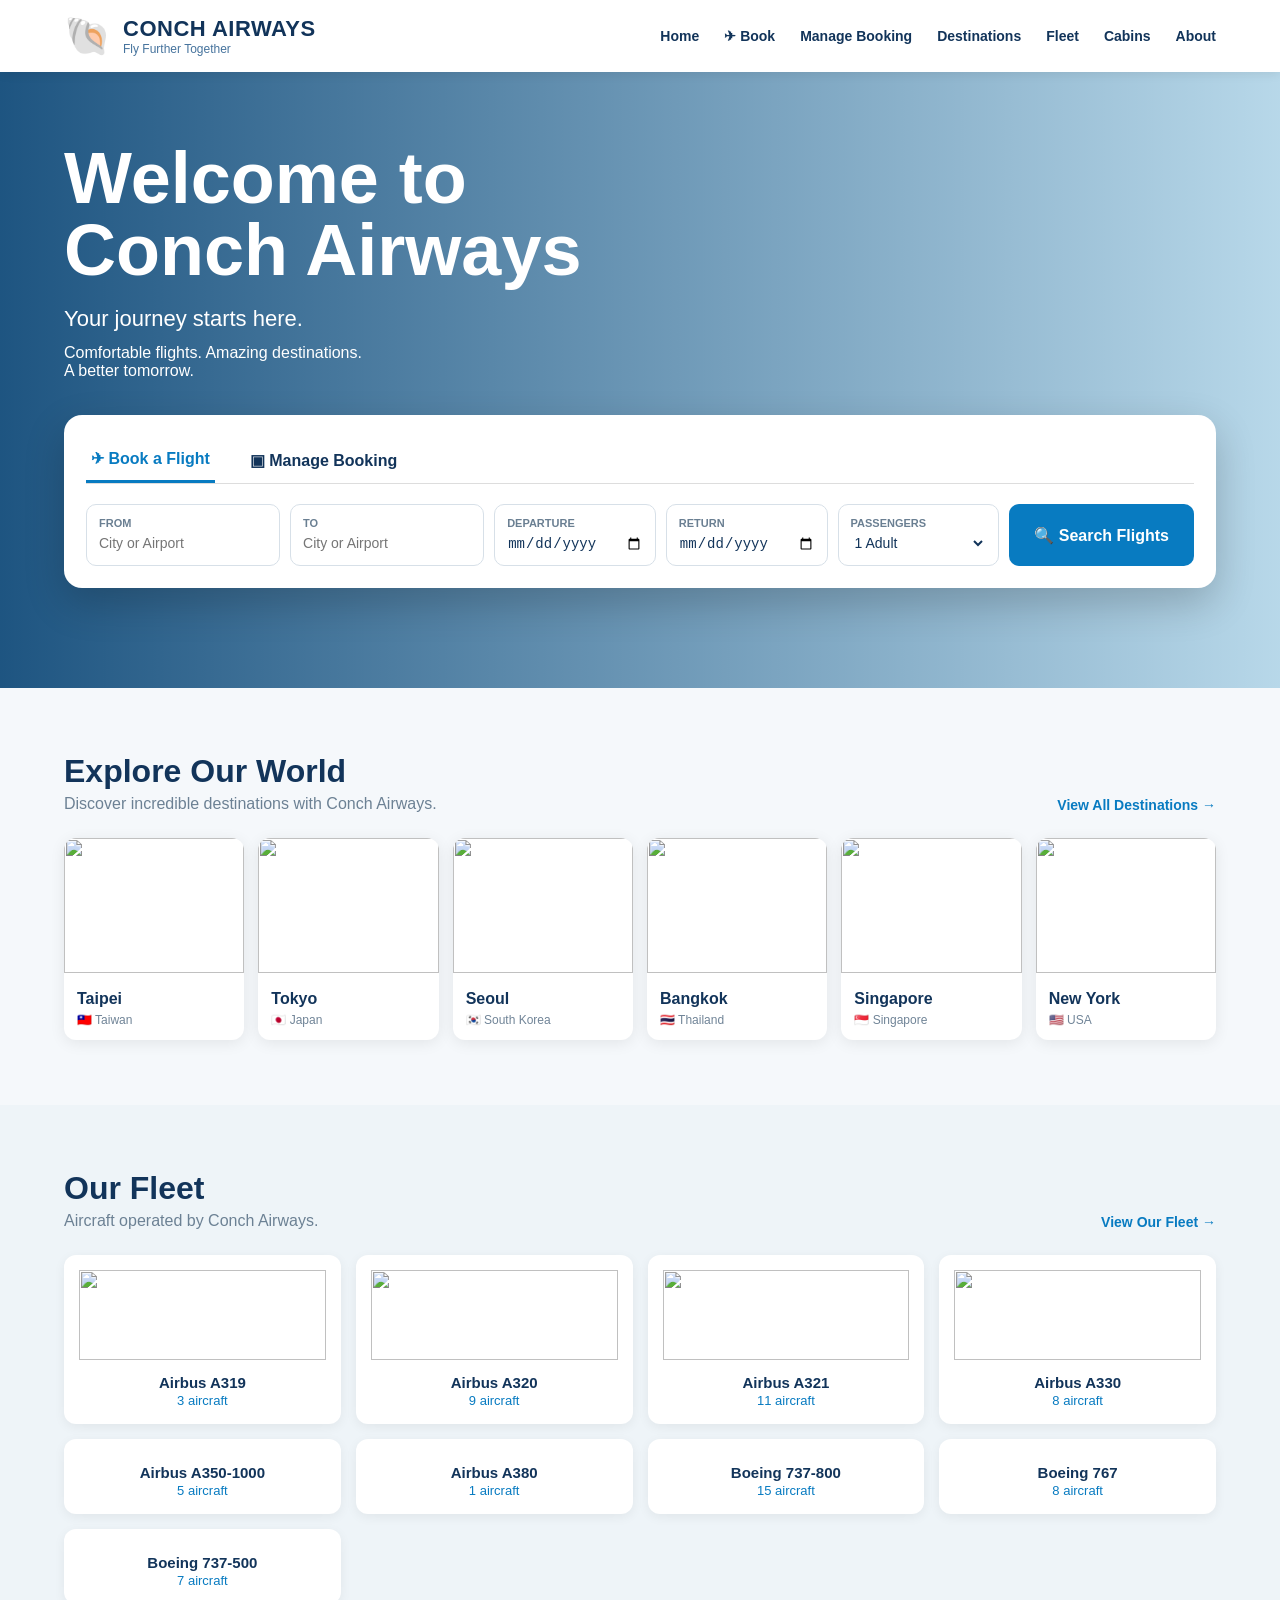
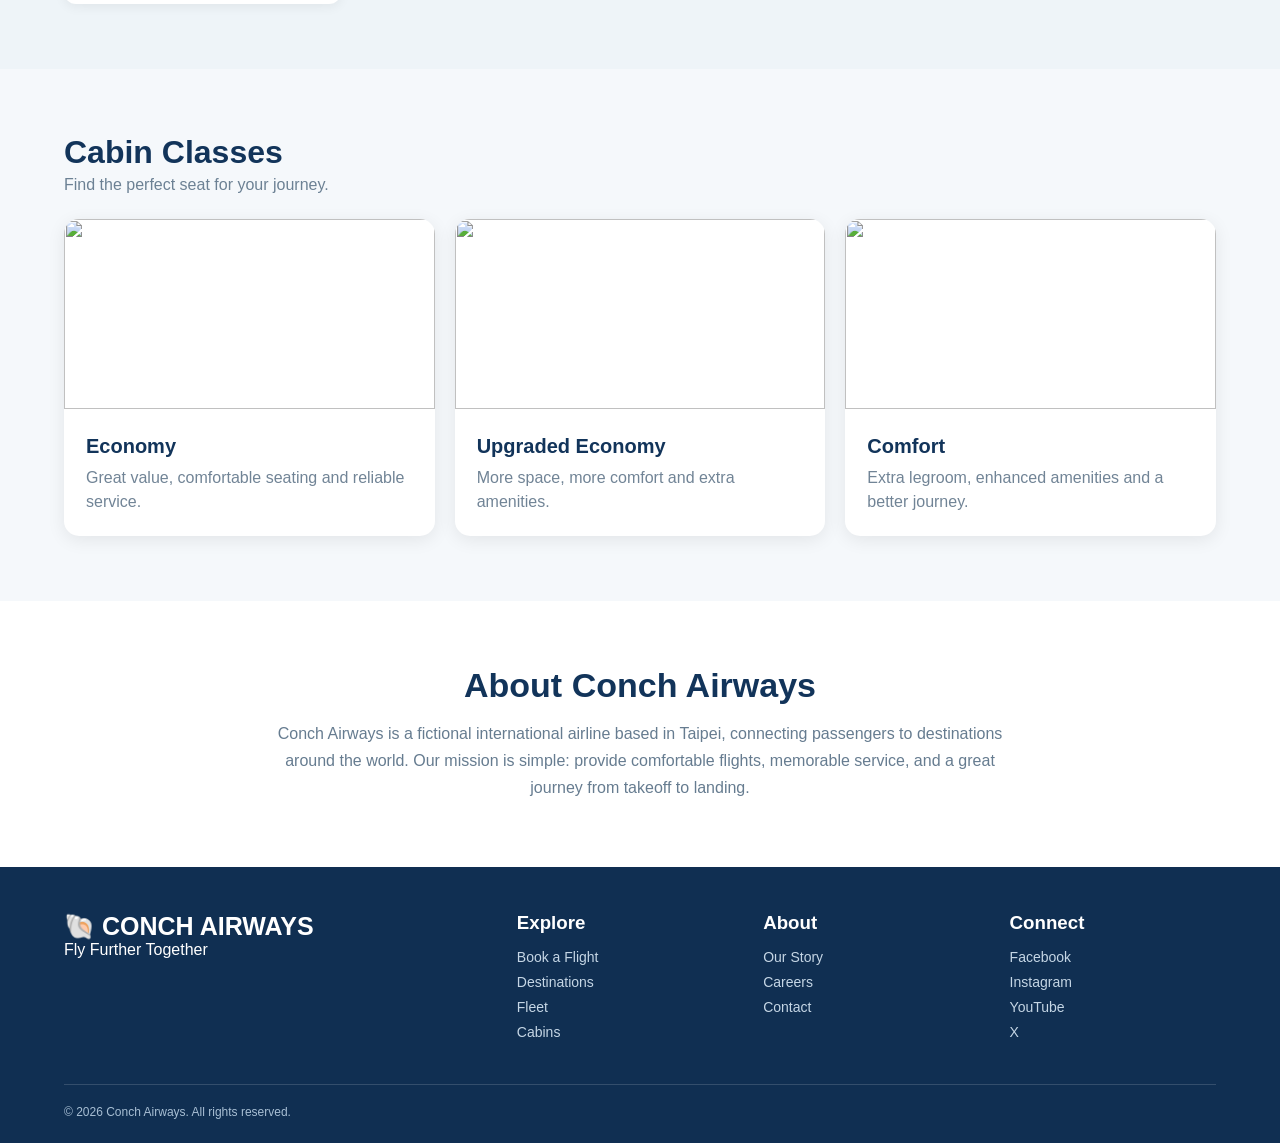
==== index.html @ e98d1000 "Rename conch-website.html to index.html" ====
<!DOCTYPE html>
<html lang="en">
<head>
  <meta charset="UTF-8" />
  <meta name="viewport" content="width=device-width, initial-scale=1.0" />
  <title>Conch Airways — Fly Further Together</title>

  <style>
    * {
      box-sizing: border-box;
      margin: 0;
      padding: 0;
    }

    body {
      font-family: Arial, Helvetica, sans-serif;
      color: #12345a;
      background: #f5f8fb;
    }

    a {
      text-decoration: none;
      color: inherit;
    }

    button {
      font: inherit;
      cursor: pointer;
    }

    /* NAVBAR */

    header {
      background: white;
      height: 72px;
      display: flex;
      align-items: center;
      justify-content: space-between;
      padding: 0 5%;
      box-shadow: 0 2px 10px rgba(0,0,0,.08);
      position: sticky;
      top: 0;
      z-index: 100;
    }

    .logo {
      display: flex;
      align-items: center;
      gap: 12px;
    }

    .logo-icon {
      font-size: 38px;
    }

    .logo-text {
      font-weight: 800;
      font-size: 22px;
      letter-spacing: .5px;
    }

    .tagline {
      font-size: 12px;
      color: #46739d;
    }

    nav {
      display: flex;
      gap: 25px;
      font-size: 14px;
      font-weight: 600;
    }

    nav a:hover {
      color: #087bc1;
    }

    /* HERO */

    .hero {
      min-height: 500px;
      background:
        linear-gradient(90deg, rgba(0,62,112,.88), rgba(0,120,180,.25)),
        url("https://images.unsplash.com/photo-1436491865332-7a61a109cc05?auto=format&fit=crop&w=2000&q=85")
        center/cover;
      padding: 70px 5% 100px;
      color: white;
    }

    .hero-content {
      max-width: 650px;
    }

    .hero h1 {
      font-size: clamp(42px, 6vw, 72px);
      line-height: 1;
      margin-bottom: 20px;
    }

    .hero p {
      font-size: 22px;
      margin-bottom: 12px;
    }

    .hero-small {
      font-size: 16px !important;
      margin-bottom: 35px !important;
    }

    /* BOOKING BOX */

    .booking {
      background: white;
      color: #12345a;
      border-radius: 18px;
      padding: 22px;
      margin-top: 30px;
      max-width: 1200px;
      box-shadow: 0 15px 40px rgba(0,0,0,.2);
    }

    .booking-tabs {
      display: flex;
      gap: 30px;
      border-bottom: 1px solid #ddd;
      margin-bottom: 20px;
    }

    .tab {
      border: none;
      background: transparent;
      padding: 12px 5px;
      font-weight: bold;
      color: #12345a;
    }

    .tab.active {
      color: #087bc1;
      border-bottom: 3px solid #087bc1;
    }

    .booking-grid {
      display: grid;
      grid-template-columns: 1.2fr 1.2fr 1fr 1fr 1fr auto;
      gap: 10px;
    }

    .field {
      border: 1px solid #d7e0e8;
      border-radius: 10px;
      padding: 12px;
      background: #fff;
    }

    .field label {
      display: block;
      font-size: 11px;
      color: #6a7f92;
      margin-bottom: 5px;
      text-transform: uppercase;
      font-weight: bold;
    }

    .field input,
    .field select {
      border: none;
      outline: none;
      width: 100%;
      color: #12345a;
      font-size: 14px;
      background: transparent;
    }

    .search-btn {
      border: none;
      background: #087bc1;
      color: white;
      border-radius: 10px;
      padding: 0 25px;
      font-weight: bold;
    }

    .search-btn:hover {
      background: #05649d;
    }

    /* SECTIONS */

    section {
      padding: 65px 5%;
    }

    .section-header {
      display: flex;
      justify-content: space-between;
      align-items: end;
      margin-bottom: 25px;
    }

    .section-header h2 {
      font-size: 32px;
    }

    .section-header p {
      color: #6c8194;
      margin-top: 5px;
    }

    .view-link {
      color: #087bc1;
      font-weight: bold;
      font-size: 14px;
    }

    /* DESTINATIONS */

    .destinations {
      display: grid;
      grid-template-columns: repeat(6, 1fr);
      gap: 14px;
    }

    .destination {
      background: white;
      border-radius: 12px;
      overflow: hidden;
      box-shadow: 0 3px 15px rgba(0,0,0,.08);
      transition: transform .2s;
    }

    .destination:hover {
      transform: translateY(-5px);
    }

    .destination img {
      width: 100%;
      height: 135px;
      object-fit: cover;
    }

    .destination-info {
      padding: 13px;
    }

    .destination-info h3 {
      font-size: 16px;
      margin-bottom: 5px;
    }

    .destination-info p {
      font-size: 12px;
      color: #708497;
    }

    /* FLEET */

    .fleet {
      background: #eef4f8;
    }

    .fleet-grid {
      display: grid;
      grid-template-columns: repeat(4, 1fr);
      gap: 15px;
    }

    .aircraft {
      background: white;
      border-radius: 12px;
      padding: 15px;
      text-align: center;
      box-shadow: 0 3px 12px rgba(0,0,0,.06);
    }

    .aircraft img {
      width: 100%;
      height: 90px;
      object-fit: contain;
    }

    .aircraft h3 {
      font-size: 15px;
      margin-top: 10px;
    }

    .aircraft span {
      color: #087bc1;
      font-size: 13px;
    }

    /* CABINS */

    .cabins {
      display: grid;
      grid-template-columns: repeat(3, 1fr);
      gap: 20px;
    }

    .cabin {
      background: white;
      border-radius: 15px;
      overflow: hidden;
      box-shadow: 0 4px 18px rgba(0,0,0,.08);
    }

    .cabin img {
      width: 100%;
      height: 190px;
      object-fit: cover;
    }

    .cabin-info {
      padding: 22px;
    }

    .cabin-info h3 {
      font-size: 20px;
      margin-bottom: 8px;
    }

    .cabin-info p {
      color: #718496;
      line-height: 1.5;
    }

    /* ABOUT */

    .about {
      background: white;
      text-align: center;
    }

    .about-content {
      max-width: 750px;
      margin: auto;
    }

    .about h2 {
      font-size: 34px;
      margin-bottom: 15px;
    }

    .about p {
      color: #667c90;
      line-height: 1.7;
      font-size: 16px;
    }

    /* FOOTER */

    footer {
      background: #102f52;
      color: white;
      padding: 45px 5% 25px;
    }

    .footer-grid {
      display: grid;
      grid-template-columns: 2fr 1fr 1fr 1fr;
      gap: 40px;
    }

    footer h3 {
      margin-bottom: 15px;
    }

    footer a {
      display: block;
      color: #c5d6e5;
      margin-bottom: 9px;
      font-size: 14px;
    }

    footer a:hover {
      color: white;
    }

    .footer-brand {
      font-size: 25px;
      font-weight: bold;
    }

    .copyright {
      border-top: 1px solid rgba(255,255,255,.15);
      margin-top: 35px;
      padding-top: 20px;
      color: #a8bfd4;
      font-size: 12px;
    }

    /* MOBILE */

    @media (max-width: 1000px) {
      nav {
        display: none;
      }

      .booking-grid {
        grid-template-columns: repeat(2, 1fr);
      }

      .destinations {
        grid-template-columns: repeat(3, 1fr);
      }

      .fleet-grid {
        grid-template-columns: repeat(2, 1fr);
      }
    }

    @media (max-width: 650px) {
      header {
        padding: 0 20px;
      }

      .hero {
        padding: 50px 20px 80px;
      }

      section {
        padding: 45px 20px;
      }

      .booking-grid {
        grid-template-columns: 1fr;
      }

      .search-btn {
        padding: 15px;
      }

      .destinations {
        grid-template-columns: 1fr 1fr;
      }

      .fleet-grid,
      .cabins {
        grid-template-columns: 1fr;
      }

      .footer-grid {
        grid-template-columns: 1fr 1fr;
      }
    }
  </style>
</head>

<body>

  <!-- NAVIGATION -->

  <header>
    <div class="logo">
      <div class="logo-icon">🐚</div>
      <div>
        <div class="logo-text">CONCH AIRWAYS</div>
        <div class="tagline">Fly Further Together</div>
      </div>
    </div>

    <nav>
      <a href="#home">Home</a>
      <a href="#book">✈ Book</a>
      <a href="#book">Manage Booking</a>
      <a href="#destinations">Destinations</a>
      <a href="#fleet">Fleet</a>
      <a href="#cabins">Cabins</a>
      <a href="#about">About</a>
    </nav>
  </header>


  <!-- HERO -->

  <main id="home">

    <section class="hero">

      <div class="hero-content">
        <h1>Welcome to<br>Conch Airways</h1>

        <p>Your journey starts here.</p>

        <p class="hero-small">
          Comfortable flights. Amazing destinations.<br>
          A better tomorrow.
        </p>
      </div>


      <!-- BOOKING -->

      <div class="booking" id="book">

        <div class="booking-tabs">
          <button class="tab active">✈ Book a Flight</button>
          <button class="tab">▣ Manage Booking</button>
        </div>

        <div class="booking-grid">

          <div class="field">
            <label>From</label>
            <input type="text" placeholder="City or Airport">
          </div>

          <div class="field">
            <label>To</label>
            <input type="text" placeholder="City or Airport">
          </div>

          <div class="field">
            <label>Departure</label>
            <input type="date">
          </div>

          <div class="field">
            <label>Return</label>
            <input type="date">
          </div>

          <div class="field">
            <label>Passengers</label>
            <select>
              <option>1 Adult</option>
              <option>2 Adults</option>
              <option>3 Adults</option>
              <option>4 Adults</option>
            </select>
          </div>

          <button class="search-btn" onclick="searchFlights()">
            🔍 Search Flights
          </button>

        </div>
      </div>

    </section>


    <!-- DESTINATIONS -->

    <section id="destinations">

      <div class="section-header">
        <div>
          <h2>Explore Our World</h2>
          <p>Discover incredible destinations with Conch Airways.</p>
        </div>

        <a class="view-link" href="#">View All Destinations →</a>
      </div>

      <div class="destinations">

        <div class="destination">
          <img src="https://images.unsplash.com/photo-1536098561742-ca998e48cbcc?auto=format&fit=crop&w=600&q=80">
          <div class="destination-info">
            <h3>Taipei</h3>
            <p>🇹🇼 Taiwan</p>
          </div>
        </div>

        <div class="destination">
          <img src="https://images.unsplash.com/photo-1540959733332-eab4deabeeaf?auto=format&fit=crop&w=600&q=80">
          <div class="destination-info">
            <h3>Tokyo</h3>
            <p>🇯🇵 Japan</p>
          </div>
        </div>

        <div class="destination">
          <img src="https://images.unsplash.com/photo-1538485399081-7c897f7e0e7d?auto=format&fit=crop&w=600&q=80">
          <div class="destination-info">
            <h3>Seoul</h3>
            <p>🇰🇷 South Korea</p>
          </div>
        </div>

        <div class="destination">
          <img src="https://images.unsplash.com/photo-1563492065599-3520f775eeed?auto=format&fit=crop&w=600&q=80">
          <div class="destination-info">
            <h3>Bangkok</h3>
            <p>🇹🇭 Thailand</p>
          </div>
        </div>

        <div class="destination">
          <img src="https://images.unsplash.com/photo-1525625293386-3f8f99389edd?auto=format&fit=crop&w=600&q=80">
          <div class="destination-info">
            <h3>Singapore</h3>
            <p>🇸🇬 Singapore</p>
          </div>
        </div>

        <div class="destination">
          <img src="https://images.unsplash.com/photo-1485871981521-5b1fd3805eee?auto=format&fit=crop&w=600&q=80">
          <div class="destination-info">
            <h3>New York</h3>
            <p>🇺🇸 USA</p>
          </div>
        </div>

      </div>
    </section>


    <!-- FLEET -->

    <section class="fleet" id="fleet">

      <div class="section-header">
        <div>
          <h2>Our Fleet</h2>
          <p>Aircraft operated by Conch Airways.</p>
        </div>

        <a class="view-link" href="#">View Our Fleet →</a>
      </div>

      <div class="fleet-grid">

        <div class="aircraft">
          <img src="https://upload.wikimedia.org/wikipedia/commons/8/89/Airbus_A319-112%2C_British_Airways_AN2260991.jpg">
          <h3>Airbus A319</h3>
          <span>3 aircraft</span>
        </div>

        <div class="aircraft">
          <img src="https://upload.wikimedia.org/wikipedia/commons/5/51/Airbus_A320-232%2C_British_Airways_AN2261015.jpg">
          <h3>Airbus A320</h3>
          <span>9 aircraft</span>
        </div>

        <div class="aircraft">
          <img src="https://upload.wikimedia.org/wikipedia/commons/6/69/Airbus_A321-231%2C_British_Airways_AN2261022.jpg">
          <h3>Airbus A321</h3>
          <span>11 aircraft</span>
        </div>

        <div class="aircraft">
          <img src="https://upload.wikimedia.org/wikipedia/commons/5/5c/Airbus_A330-343%2C_Cathay_Pacific_AN2261055.jpg">
          <h3>Airbus A330</h3>
          <span>8 aircraft</span>
        </div>

        <div class="aircraft">
          <h3>Airbus A350-1000</h3>
          <span>5 aircraft</span>
        </div>

        <div class="aircraft">
          <h3>Airbus A380</h3>
          <span>1 aircraft</span>
        </div>

        <div class="aircraft">
          <h3>Boeing 737-800</h3>
          <span>15 aircraft</span>
        </div>

        <div class="aircraft">
          <h3>Boeing 767</h3>
          <span>8 aircraft</span>
        </div>

        <div class="aircraft">
          <h3>Boeing 737-500</h3>
          <span>7 aircraft</span>
        </div>

      </div>
    </section>


    <!-- CABINS -->

    <section id="cabins">

      <div class="section-header">
        <div>
          <h2>Cabin Classes</h2>
          <p>Find the perfect seat for your journey.</p>
        </div>
      </div>

      <div class="cabins">

        <div class="cabin">
          <img src="https://images.unsplash.com/photo-1436491865332-7a61a109cc05?auto=format&fit=crop&w=900&q=80">
          <div class="cabin-info">
            <h3>Economy</h3>
            <p>Great value, comfortable seating and reliable service.</p>
          </div>
        </div>

        <div class="cabin">
          <img src="https://images.unsplash.com/photo-1542296332-2e4473faf563?auto=format&fit=crop&w=900&q=80">
          <div class="cabin-info">
            <h3>Upgraded Economy</h3>
            <p>More space, more comfort and extra amenities.</p>
          </div>
        </div>

        <div class="cabin">
          <img src="https://images.unsplash.com/photo-1436491865332-7a61a109cc05?auto=format&fit=crop&w=900&q=80">
          <div class="cabin-info">
            <h3>Comfort</h3>
            <p>Extra legroom, enhanced amenities and a better journey.</p>
          </div>
        </div>

      </div>
    </section>


    <!-- ABOUT -->

    <section class="about" id="about">

      <div class="about-content">
        <h2>About Conch Airways</h2>

        <p>
          Conch Airways is a fictional international airline based in Taipei,
          connecting passengers to destinations around the world.
          Our mission is simple: provide comfortable flights, memorable service,
          and a great journey from takeoff to landing.
        </p>
      </div>

    </section>

  </main>


  <!-- FOOTER -->

  <footer>

    <div class="footer-grid">

      <div>
        <div class="footer-brand">🐚 CONCH AIRWAYS</div>
        <p>Fly Further Together</p>
      </div>

      <div>
        <h3>Explore</h3>
        <a href="#book">Book a Flight</a>
        <a href="#destinations">Destinations</a>
        <a href="#fleet">Fleet</a>
        <a href="#cabins">Cabins</a>
      </div>

      <div>
        <h3>About</h3>
        <a href="#about">Our Story</a>
        <a href="#about">Careers</a>
        <a href="#about">Contact</a>
      </div>

      <div>
        <h3>Connect</h3>
        <a href="#">Facebook</a>
        <a href="#">Instagram</a>
        <a href="#">YouTube</a>
        <a href="#">X</a>
      </div>

    </div>

    <div class="copyright">
      © 2026 Conch Airways. All rights reserved.
    </div>

  </footer>


  <script>
    function searchFlights() {
      const from = document.querySelectorAll(".field input")[0].value;
      const to = document.querySelectorAll(".field input")[1].value;

      if (!from || !to) {
        alert("Please enter your departure and destination.");
        return;
      }

      alert(
        `Searching Conch Airways flights from ${from} to ${to}...`
      );
    }
  </script>

</body>
</html>
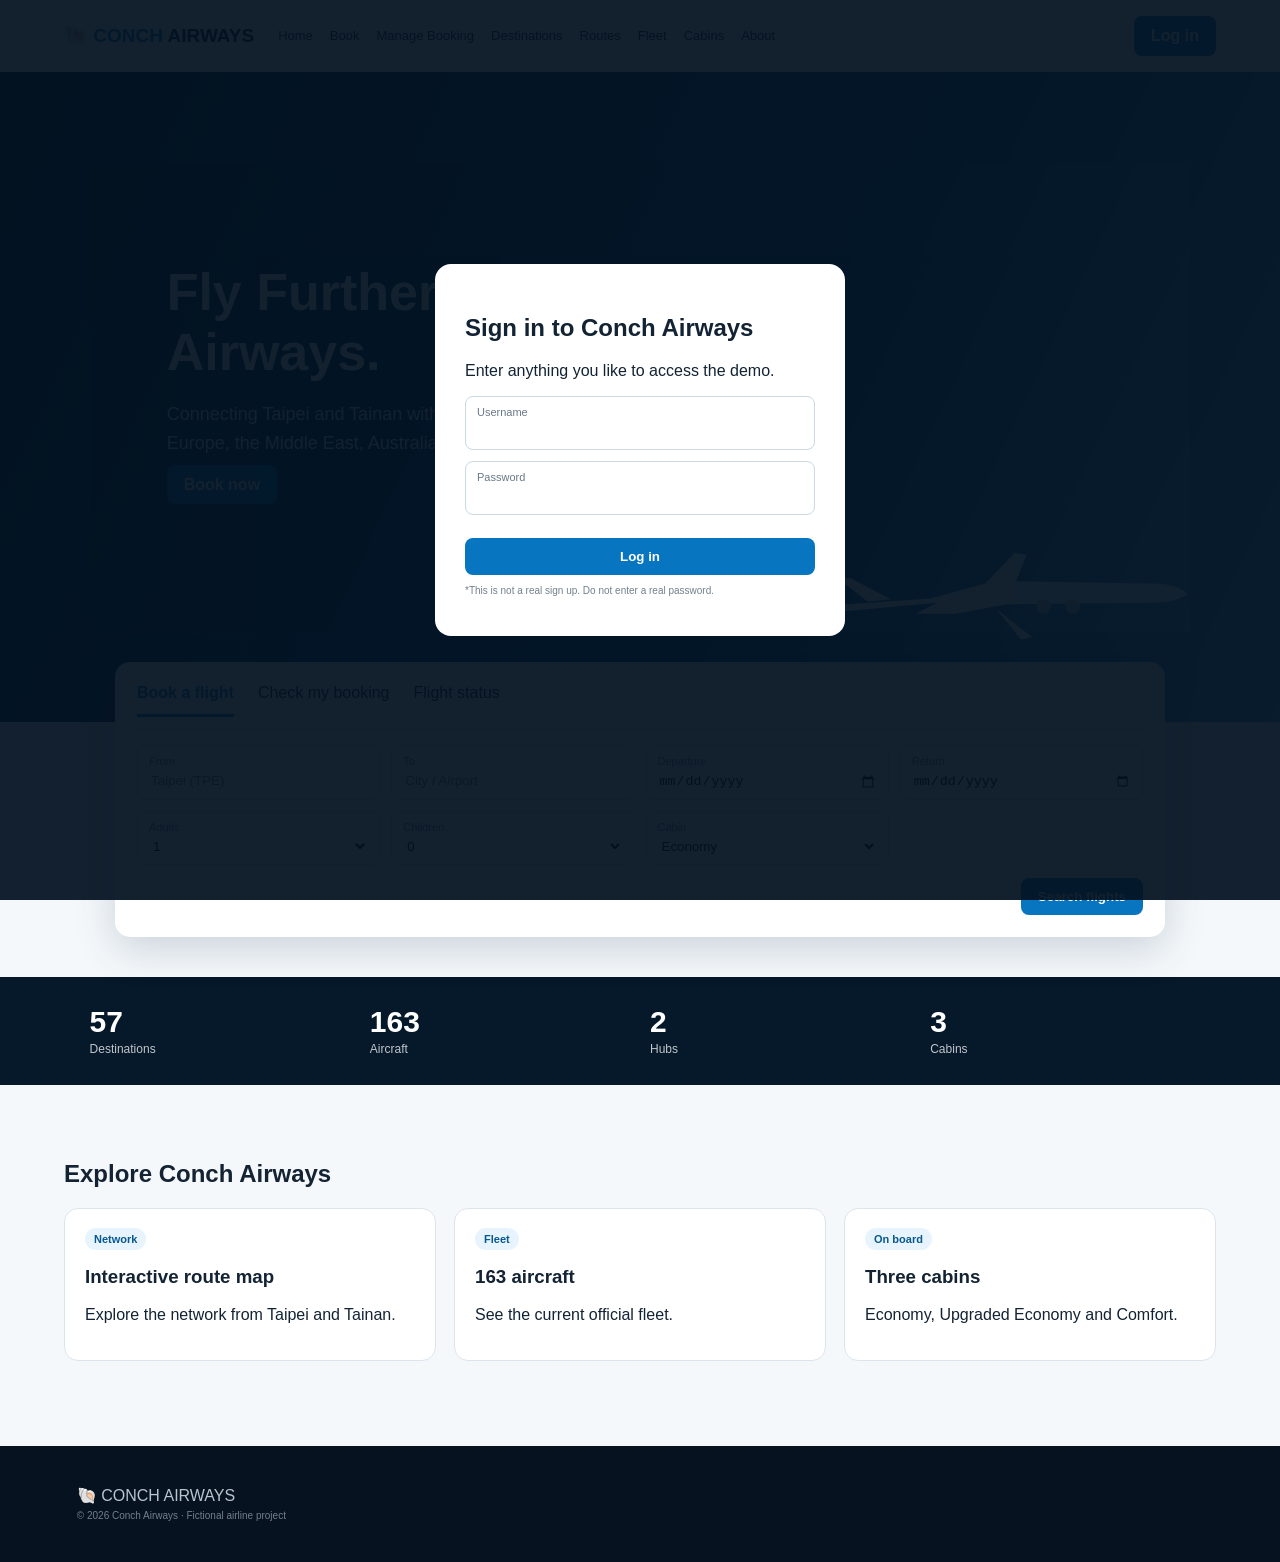
==== commit 4de5a32f: "Add files via upload" ====
--- a/index.html
+++ b/index.html
@@ -1,798 +1,4 @@
-<!DOCTYPE html>
-<html lang="en">
-<head>
-  <meta charset="UTF-8" />
-  <meta name="viewport" content="width=device-width, initial-scale=1.0" />
-  <title>Conch Airways — Fly Further Together</title>
-
-  <style>
-    * {
-      box-sizing: border-box;
-      margin: 0;
-      padding: 0;
-    }
-
-    body {
-      font-family: Arial, Helvetica, sans-serif;
-      color: #12345a;
-      background: #f5f8fb;
-    }
-
-    a {
-      text-decoration: none;
-      color: inherit;
-    }
-
-    button {
-      font: inherit;
-      cursor: pointer;
-    }
-
-    /* NAVBAR */
-
-    header {
-      background: white;
-      height: 72px;
-      display: flex;
-      align-items: center;
-      justify-content: space-between;
-      padding: 0 5%;
-      box-shadow: 0 2px 10px rgba(0,0,0,.08);
-      position: sticky;
-      top: 0;
-      z-index: 100;
-    }
-
-    .logo {
-      display: flex;
-      align-items: center;
-      gap: 12px;
-    }
-
-    .logo-icon {
-      font-size: 38px;
-    }
-
-    .logo-text {
-      font-weight: 800;
-      font-size: 22px;
-      letter-spacing: .5px;
-    }
-
-    .tagline {
-      font-size: 12px;
-      color: #46739d;
-    }
-
-    nav {
-      display: flex;
-      gap: 25px;
-      font-size: 14px;
-      font-weight: 600;
-    }
-
-    nav a:hover {
-      color: #087bc1;
-    }
-
-    /* HERO */
-
-    .hero {
-      min-height: 500px;
-      background:
-        linear-gradient(90deg, rgba(0,62,112,.88), rgba(0,120,180,.25)),
-        url("https://images.unsplash.com/photo-1436491865332-7a61a109cc05?auto=format&fit=crop&w=2000&q=85")
-        center/cover;
-      padding: 70px 5% 100px;
-      color: white;
-    }
-
-    .hero-content {
-      max-width: 650px;
-    }
-
-    .hero h1 {
-      font-size: clamp(42px, 6vw, 72px);
-      line-height: 1;
-      margin-bottom: 20px;
-    }
-
-    .hero p {
-      font-size: 22px;
-      margin-bottom: 12px;
-    }
-
-    .hero-small {
-      font-size: 16px !important;
-      margin-bottom: 35px !important;
-    }
-
-    /* BOOKING BOX */
-
-    .booking {
-      background: white;
-      color: #12345a;
-      border-radius: 18px;
-      padding: 22px;
-      margin-top: 30px;
-      max-width: 1200px;
-      box-shadow: 0 15px 40px rgba(0,0,0,.2);
-    }
-
-    .booking-tabs {
-      display: flex;
-      gap: 30px;
-      border-bottom: 1px solid #ddd;
-      margin-bottom: 20px;
-    }
-
-    .tab {
-      border: none;
-      background: transparent;
-      padding: 12px 5px;
-      font-weight: bold;
-      color: #12345a;
-    }
-
-    .tab.active {
-      color: #087bc1;
-      border-bottom: 3px solid #087bc1;
-    }
-
-    .booking-grid {
-      display: grid;
-      grid-template-columns: 1.2fr 1.2fr 1fr 1fr 1fr auto;
-      gap: 10px;
-    }
-
-    .field {
-      border: 1px solid #d7e0e8;
-      border-radius: 10px;
-      padding: 12px;
-      background: #fff;
-    }
-
-    .field label {
-      display: block;
-      font-size: 11px;
-      color: #6a7f92;
-      margin-bottom: 5px;
-      text-transform: uppercase;
-      font-weight: bold;
-    }
-
-    .field input,
-    .field select {
-      border: none;
-      outline: none;
-      width: 100%;
-      color: #12345a;
-      font-size: 14px;
-      background: transparent;
-    }
-
-    .search-btn {
-      border: none;
-      background: #087bc1;
-      color: white;
-      border-radius: 10px;
-      padding: 0 25px;
-      font-weight: bold;
-    }
-
-    .search-btn:hover {
-      background: #05649d;
-    }
-
-    /* SECTIONS */
-
-    section {
-      padding: 65px 5%;
-    }
-
-    .section-header {
-      display: flex;
-      justify-content: space-between;
-      align-items: end;
-      margin-bottom: 25px;
-    }
-
-    .section-header h2 {
-      font-size: 32px;
-    }
-
-    .section-header p {
-      color: #6c8194;
-      margin-top: 5px;
-    }
-
-    .view-link {
-      color: #087bc1;
-      font-weight: bold;
-      font-size: 14px;
-    }
-
-    /* DESTINATIONS */
-
-    .destinations {
-      display: grid;
-      grid-template-columns: repeat(6, 1fr);
-      gap: 14px;
-    }
-
-    .destination {
-      background: white;
-      border-radius: 12px;
-      overflow: hidden;
-      box-shadow: 0 3px 15px rgba(0,0,0,.08);
-      transition: transform .2s;
-    }
-
-    .destination:hover {
-      transform: translateY(-5px);
-    }
-
-    .destination img {
-      width: 100%;
-      height: 135px;
-      object-fit: cover;
-    }
-
-    .destination-info {
-      padding: 13px;
-    }
-
-    .destination-info h3 {
-      font-size: 16px;
-      margin-bottom: 5px;
-    }
-
-    .destination-info p {
-      font-size: 12px;
-      color: #708497;
-    }
-
-    /* FLEET */
-
-    .fleet {
-      background: #eef4f8;
-    }
-
-    .fleet-grid {
-      display: grid;
-      grid-template-columns: repeat(4, 1fr);
-      gap: 15px;
-    }
-
-    .aircraft {
-      background: white;
-      border-radius: 12px;
-      padding: 15px;
-      text-align: center;
-      box-shadow: 0 3px 12px rgba(0,0,0,.06);
-    }
-
-    .aircraft img {
-      width: 100%;
-      height: 90px;
-      object-fit: contain;
-    }
-
-    .aircraft h3 {
-      font-size: 15px;
-      margin-top: 10px;
-    }
-
-    .aircraft span {
-      color: #087bc1;
-      font-size: 13px;
-    }
-
-    /* CABINS */
-
-    .cabins {
-      display: grid;
-      grid-template-columns: repeat(3, 1fr);
-      gap: 20px;
-    }
-
-    .cabin {
-      background: white;
-      border-radius: 15px;
-      overflow: hidden;
-      box-shadow: 0 4px 18px rgba(0,0,0,.08);
-    }
-
-    .cabin img {
-      width: 100%;
-      height: 190px;
-      object-fit: cover;
-    }
-
-    .cabin-info {
-      padding: 22px;
-    }
-
-    .cabin-info h3 {
-      font-size: 20px;
-      margin-bottom: 8px;
-    }
-
-    .cabin-info p {
-      color: #718496;
-      line-height: 1.5;
-    }
-
-    /* ABOUT */
-
-    .about {
-      background: white;
-      text-align: center;
-    }
-
-    .about-content {
-      max-width: 750px;
-      margin: auto;
-    }
-
-    .about h2 {
-      font-size: 34px;
-      margin-bottom: 15px;
-    }
-
-    .about p {
-      color: #667c90;
-      line-height: 1.7;
-      font-size: 16px;
-    }
-
-    /* FOOTER */
-
-    footer {
-      background: #102f52;
-      color: white;
-      padding: 45px 5% 25px;
-    }
-
-    .footer-grid {
-      display: grid;
-      grid-template-columns: 2fr 1fr 1fr 1fr;
-      gap: 40px;
-    }
-
-    footer h3 {
-      margin-bottom: 15px;
-    }
-
-    footer a {
-      display: block;
-      color: #c5d6e5;
-      margin-bottom: 9px;
-      font-size: 14px;
-    }
-
-    footer a:hover {
-      color: white;
-    }
-
-    .footer-brand {
-      font-size: 25px;
-      font-weight: bold;
-    }
-
-    .copyright {
-      border-top: 1px solid rgba(255,255,255,.15);
-      margin-top: 35px;
-      padding-top: 20px;
-      color: #a8bfd4;
-      font-size: 12px;
-    }
-
-    /* MOBILE */
-
-    @media (max-width: 1000px) {
-      nav {
-        display: none;
-      }
-
-      .booking-grid {
-        grid-template-columns: repeat(2, 1fr);
-      }
-
-      .destinations {
-        grid-template-columns: repeat(3, 1fr);
-      }
-
-      .fleet-grid {
-        grid-template-columns: repeat(2, 1fr);
-      }
-    }
-
-    @media (max-width: 650px) {
-      header {
-        padding: 0 20px;
-      }
-
-      .hero {
-        padding: 50px 20px 80px;
-      }
-
-      section {
-        padding: 45px 20px;
-      }
-
-      .booking-grid {
-        grid-template-columns: 1fr;
-      }
-
-      .search-btn {
-        padding: 15px;
-      }
-
-      .destinations {
-        grid-template-columns: 1fr 1fr;
-      }
-
-      .fleet-grid,
-      .cabins {
-        grid-template-columns: 1fr;
-      }
-
-      .footer-grid {
-        grid-template-columns: 1fr 1fr;
-      }
-    }
-  </style>
-</head>
-
-<body>
-
-  <!-- NAVIGATION -->
-
-  <header>
-    <div class="logo">
-      <div class="logo-icon">🐚</div>
-      <div>
-        <div class="logo-text">CONCH AIRWAYS</div>
-        <div class="tagline">Fly Further Together</div>
-      </div>
-    </div>
-
-    <nav>
-      <a href="#home">Home</a>
-      <a href="#book">✈ Book</a>
-      <a href="#book">Manage Booking</a>
-      <a href="#destinations">Destinations</a>
-      <a href="#fleet">Fleet</a>
-      <a href="#cabins">Cabins</a>
-      <a href="#about">About</a>
-    </nav>
-  </header>
-
-
-  <!-- HERO -->
-
-  <main id="home">
-
-    <section class="hero">
-
-      <div class="hero-content">
-        <h1>Welcome to<br>Conch Airways</h1>
-
-        <p>Your journey starts here.</p>
-
-        <p class="hero-small">
-          Comfortable flights. Amazing destinations.<br>
-          A better tomorrow.
-        </p>
-      </div>
-
-
-      <!-- BOOKING -->
-
-      <div class="booking" id="book">
-
-        <div class="booking-tabs">
-          <button class="tab active">✈ Book a Flight</button>
-          <button class="tab">▣ Manage Booking</button>
-        </div>
-
-        <div class="booking-grid">
-
-          <div class="field">
-            <label>From</label>
-            <input type="text" placeholder="City or Airport">
-          </div>
-
-          <div class="field">
-            <label>To</label>
-            <input type="text" placeholder="City or Airport">
-          </div>
-
-          <div class="field">
-            <label>Departure</label>
-            <input type="date">
-          </div>
-
-          <div class="field">
-            <label>Return</label>
-            <input type="date">
-          </div>
-
-          <div class="field">
-            <label>Passengers</label>
-            <select>
-              <option>1 Adult</option>
-              <option>2 Adults</option>
-              <option>3 Adults</option>
-              <option>4 Adults</option>
-            </select>
-          </div>
-
-          <button class="search-btn" onclick="searchFlights()">
-            🔍 Search Flights
-          </button>
-
-        </div>
-      </div>
-
-    </section>
-
-
-    <!-- DESTINATIONS -->
-
-    <section id="destinations">
-
-      <div class="section-header">
-        <div>
-          <h2>Explore Our World</h2>
-          <p>Discover incredible destinations with Conch Airways.</p>
-        </div>
-
-        <a class="view-link" href="#">View All Destinations →</a>
-      </div>
-
-      <div class="destinations">
-
-        <div class="destination">
-          <img src="https://images.unsplash.com/photo-1536098561742-ca998e48cbcc?auto=format&fit=crop&w=600&q=80">
-          <div class="destination-info">
-            <h3>Taipei</h3>
-            <p>🇹🇼 Taiwan</p>
-          </div>
-        </div>
-
-        <div class="destination">
-          <img src="https://images.unsplash.com/photo-1540959733332-eab4deabeeaf?auto=format&fit=crop&w=600&q=80">
-          <div class="destination-info">
-            <h3>Tokyo</h3>
-            <p>🇯🇵 Japan</p>
-          </div>
-        </div>
-
-        <div class="destination">
-          <img src="https://images.unsplash.com/photo-1538485399081-7c897f7e0e7d?auto=format&fit=crop&w=600&q=80">
-          <div class="destination-info">
-            <h3>Seoul</h3>
-            <p>🇰🇷 South Korea</p>
-          </div>
-        </div>
-
-        <div class="destination">
-          <img src="https://images.unsplash.com/photo-1563492065599-3520f775eeed?auto=format&fit=crop&w=600&q=80">
-          <div class="destination-info">
-            <h3>Bangkok</h3>
-            <p>🇹🇭 Thailand</p>
-          </div>
-        </div>
-
-        <div class="destination">
-          <img src="https://images.unsplash.com/photo-1525625293386-3f8f99389edd?auto=format&fit=crop&w=600&q=80">
-          <div class="destination-info">
-            <h3>Singapore</h3>
-            <p>🇸🇬 Singapore</p>
-          </div>
-        </div>
-
-        <div class="destination">
-          <img src="https://images.unsplash.com/photo-1485871981521-5b1fd3805eee?auto=format&fit=crop&w=600&q=80">
-          <div class="destination-info">
-            <h3>New York</h3>
-            <p>🇺🇸 USA</p>
-          </div>
-        </div>
-
-      </div>
-    </section>
-
-
-    <!-- FLEET -->
-
-    <section class="fleet" id="fleet">
-
-      <div class="section-header">
-        <div>
-          <h2>Our Fleet</h2>
-          <p>Aircraft operated by Conch Airways.</p>
-        </div>
-
-        <a class="view-link" href="#">View Our Fleet →</a>
-      </div>
-
-      <div class="fleet-grid">
-
-        <div class="aircraft">
-          <img src="https://upload.wikimedia.org/wikipedia/commons/8/89/Airbus_A319-112%2C_British_Airways_AN2260991.jpg">
-          <h3>Airbus A319</h3>
-          <span>3 aircraft</span>
-        </div>
-
-        <div class="aircraft">
-          <img src="https://upload.wikimedia.org/wikipedia/commons/5/51/Airbus_A320-232%2C_British_Airways_AN2261015.jpg">
-          <h3>Airbus A320</h3>
-          <span>9 aircraft</span>
-        </div>
-
-        <div class="aircraft">
-          <img src="https://upload.wikimedia.org/wikipedia/commons/6/69/Airbus_A321-231%2C_British_Airways_AN2261022.jpg">
-          <h3>Airbus A321</h3>
-          <span>11 aircraft</span>
-        </div>
-
-        <div class="aircraft">
-          <img src="https://upload.wikimedia.org/wikipedia/commons/5/5c/Airbus_A330-343%2C_Cathay_Pacific_AN2261055.jpg">
-          <h3>Airbus A330</h3>
-          <span>8 aircraft</span>
-        </div>
-
-        <div class="aircraft">
-          <h3>Airbus A350-1000</h3>
-          <span>5 aircraft</span>
-        </div>
-
-        <div class="aircraft">
-          <h3>Airbus A380</h3>
-          <span>1 aircraft</span>
-        </div>
-
-        <div class="aircraft">
-          <h3>Boeing 737-800</h3>
-          <span>15 aircraft</span>
-        </div>
-
-        <div class="aircraft">
-          <h3>Boeing 767</h3>
-          <span>8 aircraft</span>
-        </div>
-
-        <div class="aircraft">
-          <h3>Boeing 737-500</h3>
-          <span>7 aircraft</span>
-        </div>
-
-      </div>
-    </section>
-
-
-    <!-- CABINS -->
-
-    <section id="cabins">
-
-      <div class="section-header">
-        <div>
-          <h2>Cabin Classes</h2>
-          <p>Find the perfect seat for your journey.</p>
-        </div>
-      </div>
-
-      <div class="cabins">
-
-        <div class="cabin">
-          <img src="https://images.unsplash.com/photo-1436491865332-7a61a109cc05?auto=format&fit=crop&w=900&q=80">
-          <div class="cabin-info">
-            <h3>Economy</h3>
-            <p>Great value, comfortable seating and reliable service.</p>
-          </div>
-        </div>
-
-        <div class="cabin">
-          <img src="https://images.unsplash.com/photo-1542296332-2e4473faf563?auto=format&fit=crop&w=900&q=80">
-          <div class="cabin-info">
-            <h3>Upgraded Economy</h3>
-            <p>More space, more comfort and extra amenities.</p>
-          </div>
-        </div>
-
-        <div class="cabin">
-          <img src="https://images.unsplash.com/photo-1436491865332-7a61a109cc05?auto=format&fit=crop&w=900&q=80">
-          <div class="cabin-info">
-            <h3>Comfort</h3>
-            <p>Extra legroom, enhanced amenities and a better journey.</p>
-          </div>
-        </div>
-
-      </div>
-    </section>
-
-
-    <!-- ABOUT -->
-
-    <section class="about" id="about">
-
-      <div class="about-content">
-        <h2>About Conch Airways</h2>
-
-        <p>
-          Conch Airways is a fictional international airline based in Taipei,
-          connecting passengers to destinations around the world.
-          Our mission is simple: provide comfortable flights, memorable service,
-          and a great journey from takeoff to landing.
-        </p>
-      </div>
-
-    </section>
-
-  </main>
-
-
-  <!-- FOOTER -->
-
-  <footer>
-
-    <div class="footer-grid">
-
-      <div>
-        <div class="footer-brand">🐚 CONCH AIRWAYS</div>
-        <p>Fly Further Together</p>
-      </div>
-
-      <div>
-        <h3>Explore</h3>
-        <a href="#book">Book a Flight</a>
-        <a href="#destinations">Destinations</a>
-        <a href="#fleet">Fleet</a>
-        <a href="#cabins">Cabins</a>
-      </div>
-
-      <div>
-        <h3>About</h3>
-        <a href="#about">Our Story</a>
-        <a href="#about">Careers</a>
-        <a href="#about">Contact</a>
-      </div>
-
-      <div>
-        <h3>Connect</h3>
-        <a href="#">Facebook</a>
-        <a href="#">Instagram</a>
-        <a href="#">YouTube</a>
-        <a href="#">X</a>
-      </div>
-
-    </div>
-
-    <div class="copyright">
-      © 2026 Conch Airways. All rights reserved.
-    </div>
-
-  </footer>
-
-
-  <script>
-    function searchFlights() {
-      const from = document.querySelectorAll(".field input")[0].value;
-      const to = document.querySelectorAll(".field input")[1].value;
-
-      if (!from || !to) {
-        alert("Please enter your departure and destination.");
-        return;
-      }
-
-      alert(
-        `Searching Conch Airways flights from ${from} to ${to}...`
-      );
-    }
-  </script>
-
-</body>
-</html>
+<!doctype html><html><head><meta charset='utf-8'><meta name='viewport' content='width=device-width,initial-scale=1'><title>Home · Conch Airways</title><link rel='stylesheet' href='style.css'></head><body><nav><a class='logo' href='index.html'>🐚 <b>CONCH</b> AIRWAYS</a><div class='links'><a href='index.html'>Home</a><a href='book.html'>Book</a><a href='manage.html'>Manage Booking</a><a href='destinations.html'>Destinations</a><a href='routes.html'>Routes</a><a href='fleet.html'>Fleet</a><a href='cabins.html'>Cabins</a><a href='about.html'>About</a></div><a class='btn' href='index.html#login'>Log in</a></nav><section class='hero'><div class='hero'><h1>Fly Further with Conch Airways.</h1><p>Connecting Taipei and Tainan with destinations across Asia, North America, Europe, the Middle East, Australia and the Pacific.</p><a class='btn' href='book.html'>Book now</a></div><div class='plane'><svg viewBox='0 0 600 180'><path d='M55 103L210 92 300 68 525 72Q550 74 562 86 545 97 520 98L315 100 245 113 190 113 220 98 75 111Q55 111 45 106Z' fill='white'/><path d='M270 88L325 30 342 32 318 91Z' fill='white'/><path d='M292 100L350 145 334 148 300 106Z' fill='white'/><path d='M125 96L85 65 101 64 157 93Z' fill='white'/><circle cx='365' cy='103' r='10' fill='#cbd7e2'/><circle cx='405' cy='103' r='10' fill='#cbd7e2'/></svg></div></section>
+<div class='booking'><div class='tabs'><b>Book a flight</b><span>Check my booking</span><span>Flight status</span></div><form id='booking'><div class='grid'><div class='field'><label>From</label><input placeholder='Taipei (TPE)'></div><div class='field'><label>To</label><input placeholder='City / Airport'></div><div class='field'><label>Departure</label><input type='date'></div><div class='field'><label>Return</label><input type='date'></div><div class='field'><label>Adults</label><select><option>1</option><option>2</option><option>3</option></select></div><div class='field'><label>Children</label><select><option selected>0</option><option>1</option><option>2</option><option>3</option></select></div><div class='field'><label>Cabin</label><select><option>Economy</option><option>Upgraded Economy</option><option>Comfort</option></select></div></div><div class='right'><button class='btn'>Search flights</button></div></form></div>
+<div class='stats'><div><strong>57</strong><span>Destinations</span></div><div><strong>163</strong><span>Aircraft</span></div><div><strong>2</strong><span>Hubs</span></div><div><strong>3</strong><span>Cabins</span></div></div>
+<section class='section'><h2>Explore Conch Airways</h2><div class='cards'><a class='card' href='routes.html'><span class='tag'>Network</span><h3>Interactive route map</h3><p>Explore the network from Taipei and Tainan.</p></a><a class='card' href='fleet.html'><span class='tag'>Fleet</span><h3>163 aircraft</h3><p>See the current official fleet.</p></a><a class='card' href='cabins.html'><span class='tag'>On board</span><h3>Three cabins</h3><p>Economy, Upgraded Economy and Comfort.</p></a></div></section><footer>🐚 CONCH AIRWAYS<br><span class='small'>© 2026 Conch Airways · Fictional airline project</span></footer><div class='login' id='login'><div class='loginbox'><h2>Sign in to Conch Airways</h2><p>Enter anything you like to access the demo.</p><form onsubmit='return login(event)'><div class='field'><label>Username</label><input id='user' autocomplete='off'></div><div class='field'><label>Password</label><input id='pass' type='password' autocomplete='off'></div><div id='err' class='error'>Please enter something in both fields.</div><button class='btn' style='width:100%;margin-top:12px'>Log in</button></form><p class='small'>*This is not a real sign up. Do not enter a real password.</p></div></div><script src='script.js'></script></body></html>
--- a/style.css
+++ b/style.css
@@ -0,0 +1 @@
+*{box-sizing:border-box}body{margin:0;font-family:Arial,sans-serif;color:#132333;background:#f5f8fb}a{text-decoration:none;color:inherit}nav{height:72px;background:white;border-bottom:1px solid #dce5ed;display:flex;align-items:center;gap:24px;padding:0 5%;position:sticky;top:0;z-index:10}.logo{font-weight:800;font-size:19px;white-space:nowrap}.logo b{color:#0875c1}.links{display:flex;gap:17px;flex:1;overflow:auto}.links a{font-size:13px}.btn{background:#0875c1;color:white;border:0;border-radius:8px;padding:11px 17px;font-weight:bold;cursor:pointer}.hero{min-height:470px;padding:90px 7%;color:white;background:linear-gradient(115deg,#06192b,#0b538d 60%,#53afe7);position:relative;overflow:hidden}.hero h1{font-size:52px;max-width:620px;margin:10px 0}.hero p{font-size:18px;line-height:1.6;max-width:650px}.plane{position:absolute;right:5%;bottom:55px;width:440px;opacity:.95}.booking{width:88%;max-width:1050px;margin:-60px auto 40px;background:white;padding:22px;border-radius:15px;box-shadow:0 12px 40px #17344a30;position:relative}.tabs{display:flex;gap:24px;border-bottom:1px solid #ddd;padding-bottom:12px;margin-bottom:15px}.tabs b{color:#0875c1;border-bottom:3px solid #0875c1;padding-bottom:12px}.grid{display:grid;grid-template-columns:repeat(4,1fr);gap:11px}.field{border:1px solid #ccd8e2;border-radius:8px;padding:9px 11px}.field label{display:block;font-size:11px;color:#687887;margin-bottom:4px}.field input,.field select{width:100%;border:0;outline:0;background:white}.right{text-align:right;margin-top:13px}.section{width:90%;max-width:1180px;margin:0 auto;padding:55px 0}.cards,.groups,.fleet{display:grid;grid-template-columns:repeat(3,1fr);gap:18px}.card{background:white;border:1px solid #dce5ed;border-radius:14px;padding:20px}.tag{font-size:11px;background:#e8f4fd;color:#07588e;border-radius:20px;padding:5px 9px;font-weight:bold}.pagehero{padding:50px 5%;color:white;background:linear-gradient(110deg,#06192b,#0d5d99)}.pagehero h1{font-size:42px;margin:0 0 8px}.pagehero p{opacity:.85}.groups .card ul{padding:0;list-style:none}.groups li{padding:7px 0;border-bottom:1px solid #edf1f4}.fleet .card svg{width:100%;height:110px;background:#f1f7fb;border-radius:10px}.count{color:#0875c1;font-weight:bold}.stats{background:#06192b;color:white;display:grid;grid-template-columns:repeat(4,1fr);padding:28px 7%;gap:20px}.stats strong{font-size:30px;display:block}.stats span{font-size:12px;opacity:.75}.login{position:fixed;inset:0;background:#031221ee;display:flex;align-items:center;justify-content:center;z-index:50}.loginbox{width:min(410px,90%);background:white;padding:30px;border-radius:16px}.loginbox .field{margin:11px 0}.error{display:none;color:#b3261e;font-size:12px}.small{font-size:10px;color:#71808d}.map{background:#081d31;border-radius:16px;padding:12px;overflow:auto}.map svg{width:100%;min-width:760px;height:480px}.route{stroke:#4db8f5;stroke-width:1.4;opacity:.55}.dot{fill:white;stroke:#0875c1;stroke-width:2;cursor:pointer}.hub{fill:#ffd76a;stroke:white;stroke-width:2;cursor:pointer}.label{fill:white;font-size:10px}footer{background:#06121f;color:#b8c5d0;padding:40px 6%;margin-top:30px}@media(max-width:800px){.grid,.cards,.groups,.fleet,.stats{grid-template-columns:1fr 1fr}.links{order:3;width:100%}nav{height:auto;flex-wrap:wrap;padding-bottom:10px}.hero h1{font-size:38px}.plane{opacity:.25;right:-100px}}@media(max-width:520px){.grid,.cards,.groups,.fleet,.stats{grid-template-columns:1fr}}
